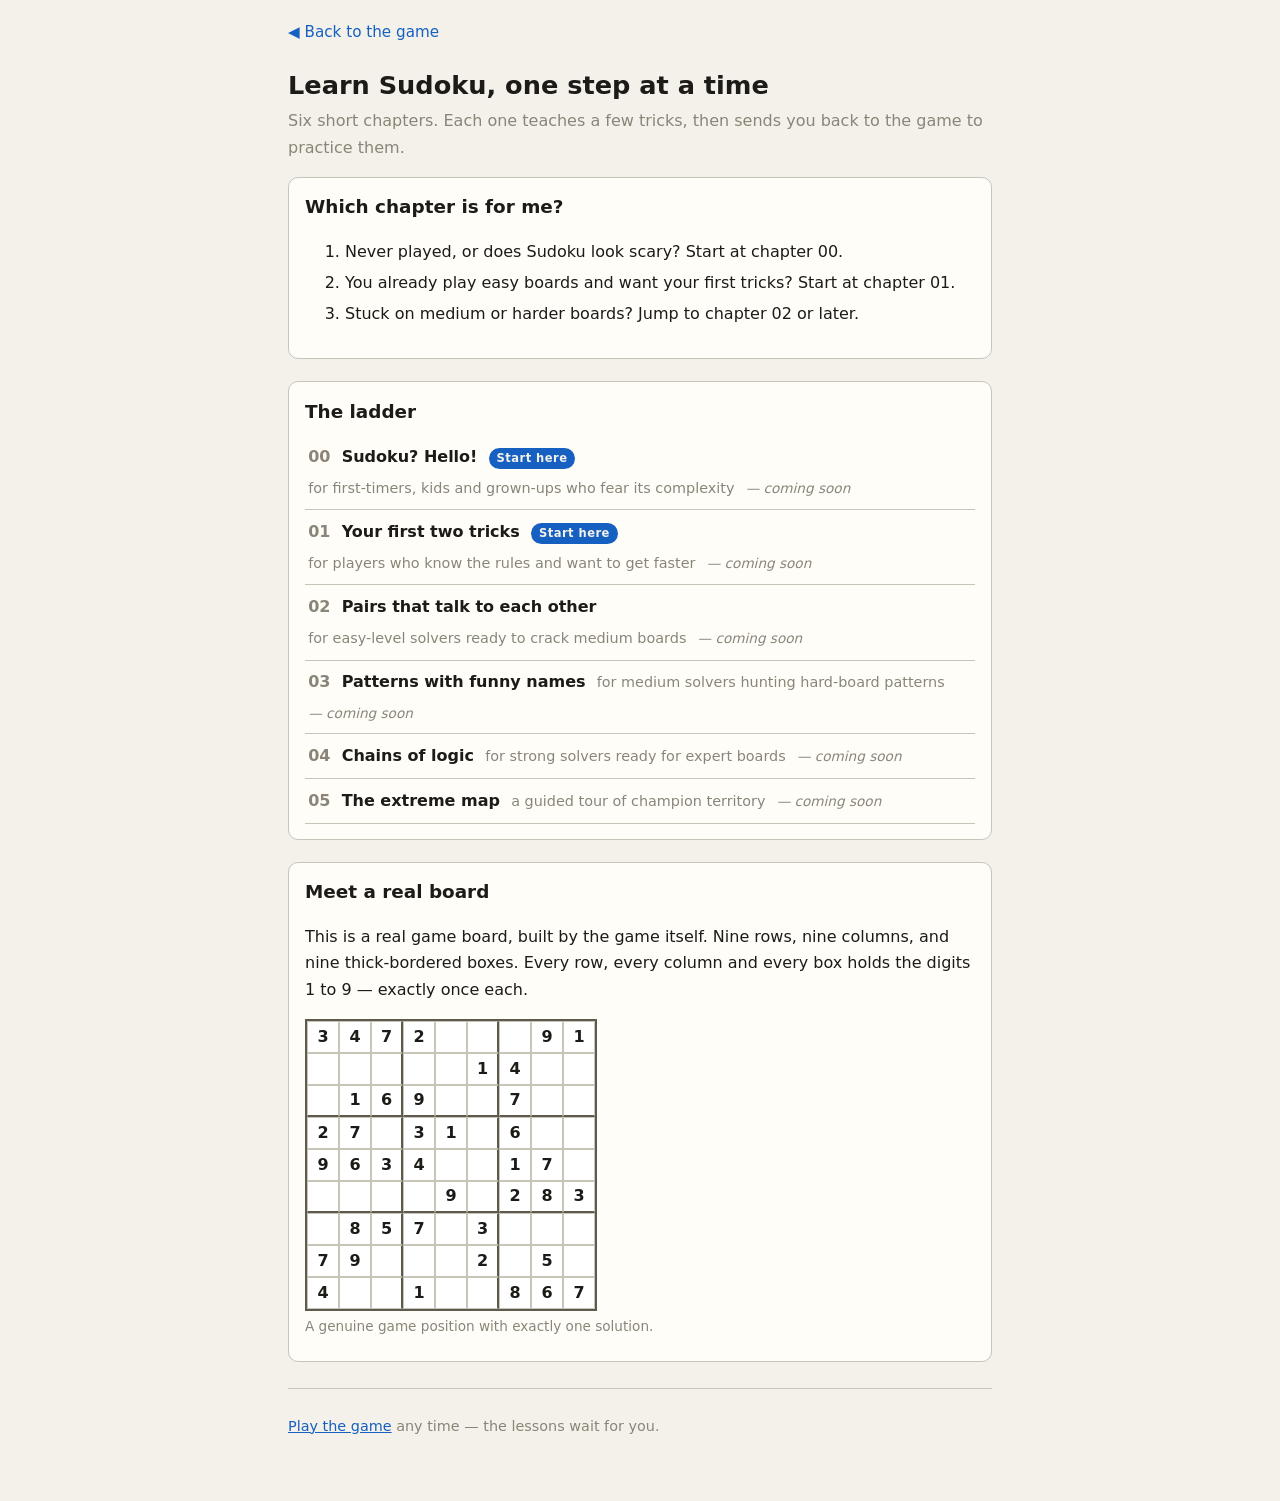
==== lessons/index.html @ a9333f57 "feat(spec-000): lesson framework — index, board.js, lesson.css, Learn link, readability + lessons ga" ====
<!doctype html>
<html lang="en">
  <head>
    <meta charset="utf-8" />
    <meta name="viewport" content="width=device-width, initial-scale=1" />
    <title>Learn Sudoku — chapter index</title>
    <link rel="stylesheet" href="lesson.css" />
  </head>
  <body>
    <a class="back" href="../sudoku.html">&#9664; Back to the game</a>
    <header>
      <h1>Learn Sudoku, one step at a time</h1>
      <p class="sub">
        Six short chapters. Each one teaches a few tricks, then sends you
        back to the game to practice them.
      </p>
    </header>

    <section>
      <h2>Which chapter is for me?</h2>
      <ol class="guide">
        <li>Never played, or does Sudoku look scary? Start at chapter 00.</li>
        <li>You already play easy boards and want your first tricks? Start at chapter 01.</li>
        <li>Stuck on medium or harder boards? Jump to chapter 02 or later.</li>
      </ol>
    </section>

    <section>
      <h2>The ladder</h2>
      <ul class="chapters">
        <li data-chapter="00">
          <span class="num">00</span>
          <strong>Sudoku? Hello!</strong>
          <span class="badge">Start here</span>
          <span class="who">for first-timers, kids and grown-ups who fear its complexity</span>
          <span class="soon">— coming soon</span>
        </li>
        <li data-chapter="01">
          <span class="num">01</span>
          <strong>Your first two tricks</strong>
          <span class="badge">Start here</span>
          <span class="who">for players who know the rules and want to get faster</span>
          <span class="soon">— coming soon</span>
        </li>
        <li data-chapter="02">
          <span class="num">02</span>
          <strong>Pairs that talk to each other</strong>
          <span class="who">for easy-level solvers ready to crack medium boards</span>
          <span class="soon">— coming soon</span>
        </li>
        <li data-chapter="03">
          <span class="num">03</span>
          <strong>Patterns with funny names</strong>
          <span class="who">for medium solvers hunting hard-board patterns</span>
          <span class="soon">— coming soon</span>
        </li>
        <li data-chapter="04">
          <span class="num">04</span>
          <strong>Chains of logic</strong>
          <span class="who">for strong solvers ready for expert boards</span>
          <span class="soon">— coming soon</span>
        </li>
        <li data-chapter="05">
          <span class="num">05</span>
          <strong>The extreme map</strong>
          <span class="who">a guided tour of champion territory</span>
          <span class="soon">— coming soon</span>
        </li>
      </ul>
    </section>

    <section>
      <h2>Meet a real board</h2>
      <p>
        This is a real game board, built by the game itself. Nine rows, nine
        columns, and nine thick-bordered boxes. Every row, every column and
        every box holds the digits 1 to 9 — exactly once each.
      </p>
      <figure>
        <div
          class="board"
          data-givens="347200091000001400016900700270310600963400170000090283085703000790002050400100867"
          role="img"
          aria-label="A real 9 by 9 Sudoku board with 40 given digits and thick box borders"
        ></div>
        <figcaption>A genuine game position with exactly one solution.</figcaption>
      </figure>
    </section>

    <footer data-part="footer">
      <p>
        <a href="../sudoku.html">Play the game</a> any time — the lessons
        wait for you.
      </p>
    </footer>

    <script src="board.js"></script>
  </body>
</html>
---- lessons/lesson.css ----
/* lessons/lesson.css — shared lesson styling; clones the game's token set
   (sudoku.html :root) so lessons feel like the game in light and dark. */

:root {
  color-scheme: light dark;
  --bg: #f4f1ea;
  --panel: #fffdf8;
  --board: #ffffff;
  --ink: #1c1b18;
  --muted: #8a8578;
  --line: #c9c4b8;
  --thick: #5f5a4e;
  --given: #1c1b18;
  --user: #1660c1;
  --sel: #bfe0ff;
  --peer: #e9f3fd;
  --same: #9cc8ff;
  --conf: #d8492f;
  --note: #8a8578;
  --accent: #1660c1;
  --hl: #ffd95c;
}

@media (prefers-color-scheme: dark) {
  :root {
    --bg: #17181c;
    --panel: #1f2126;
    --board: #23252b;
    --ink: #e7e5df;
    --muted: #8b8f98;
    --line: #3a3d45;
    --thick: #787c86;
    --given: #e7e5df;
    --user: #6ea8ff;
    --sel: #2c4a75;
    --peer: #28303f;
    --same: #33547f;
    --conf: #ff5c4a;
    --note: #8b8f98;
    --accent: #6ea8ff;
    --hl: #8a6d00;
  }
}

/* Explicit theme choice made in the game carries over (board.js sets it). */
:root[data-theme="light"] { color-scheme: light; }
:root[data-theme="dark"] {
  color-scheme: dark;
  --bg: #17181c; --panel: #1f2126; --board: #23252b; --ink: #e7e5df;
  --muted: #8b8f98; --line: #3a3d45; --thick: #787c86; --given: #e7e5df;
  --user: #6ea8ff; --sel: #2c4a75; --peer: #28303f; --same: #33547f;
  --conf: #ff5c4a; --note: #8b8f98; --accent: #6ea8ff; --hl: #8a6d00;
}

* { box-sizing: border-box; }

body {
  margin: 0 auto;
  padding: 1.2rem 1rem 3rem;
  max-width: 46rem;
  background: var(--bg);
  color: var(--ink);
  font: 16px/1.65 system-ui, sans-serif;
}

a { color: var(--accent); }

header h1 { margin: 0.2rem 0 0.1rem; font-size: 1.6rem; }
header .sub { color: var(--muted); margin: 0 0 1rem; }

nav[data-part="ladder"] ol {
  list-style: none; display: flex; flex-wrap: wrap; gap: 0.35rem 0.9rem;
  padding: 0.5rem 0.8rem; margin: 0 0 1.2rem;
  background: var(--panel); border: 1px solid var(--line); border-radius: 8px;
  font-size: 0.85rem;
}
nav[data-part="ladder"] .here { font-weight: 700; }

section {
  margin: 0 0 1.4rem; padding: 0.9rem 1rem;
  background: var(--panel); border: 1px solid var(--line); border-radius: 10px;
}
section h2 { margin: 0 0 0.5rem; font-size: 1.15rem; }
section h3 { margin: 1rem 0 0.3rem; font-size: 1rem; }

figure { margin: 0.6rem 0; }
figcaption { color: var(--muted); font-size: 0.85rem; margin-top: 0.25rem; }

aside.grownups {
  display: block; margin: 0.7rem 0 0; padding: 0.5rem 0.7rem;
  border-left: 3px solid var(--line); color: var(--muted); font-size: 0.88rem;
}

footer[data-part="footer"] {
  margin-top: 1.6rem; padding-top: 0.7rem; border-top: 1px solid var(--line);
  font-size: 0.9rem; color: var(--muted);
}

/* --- display boards (board.js) ------------------------------------ */

.board {
  display: grid;
  grid-template-columns: repeat(9, 2rem);
  grid-auto-rows: 2rem;
  gap: 0;
  width: max-content;
  background: var(--board);
  border: 2px solid var(--thick);
}
.board .cell {
  display: flex; align-items: center; justify-content: center;
  border: 1px solid var(--line);
  font-weight: 600;
  position: relative;
}
.board .cell.bR { border-right: 2px solid var(--thick); }
.board .cell.bB { border-bottom: 2px solid var(--thick); }
.board .cell.given { color: var(--given); }
.board .cell.hl { background: var(--hl); }
.board .cell.xmark::after {
  content: "\2717"; position: absolute; inset: 0;
  display: flex; align-items: center; justify-content: center;
  color: var(--conf); font-size: 1.25rem; font-weight: 700;
}
.board .cell.cands {
  display: grid; grid-template-columns: repeat(3, 1fr);
  align-items: center; font-size: 0.52rem; font-weight: 400;
  color: var(--note); padding: 1px;
}
.board .cell.cands span { text-align: center; line-height: 1; }

/* --- index specifics ----------------------------------------------- */

.guide li { margin: 0.3rem 0; }
.chapters { list-style: none; margin: 0; padding: 0; }
.chapters li {
  display: flex; flex-wrap: wrap; align-items: baseline; gap: 0.4rem 0.7rem;
  padding: 0.55rem 0.2rem; border-bottom: 1px solid var(--line);
}
.chapters .num { font-weight: 700; color: var(--muted); }
.chapters .who { color: var(--muted); font-size: 0.9rem; }
.badge {
  font-size: 0.72rem; font-weight: 700; letter-spacing: 0.04em;
  color: var(--bg); background: var(--accent);
  border-radius: 99px; padding: 0.08rem 0.5rem;
}
.soon { color: var(--muted); font-style: italic; font-size: 0.85rem; }

.back {
  display: inline-block; margin-bottom: 1rem;
  text-decoration: none; color: var(--accent); font-size: 0.95rem;
}
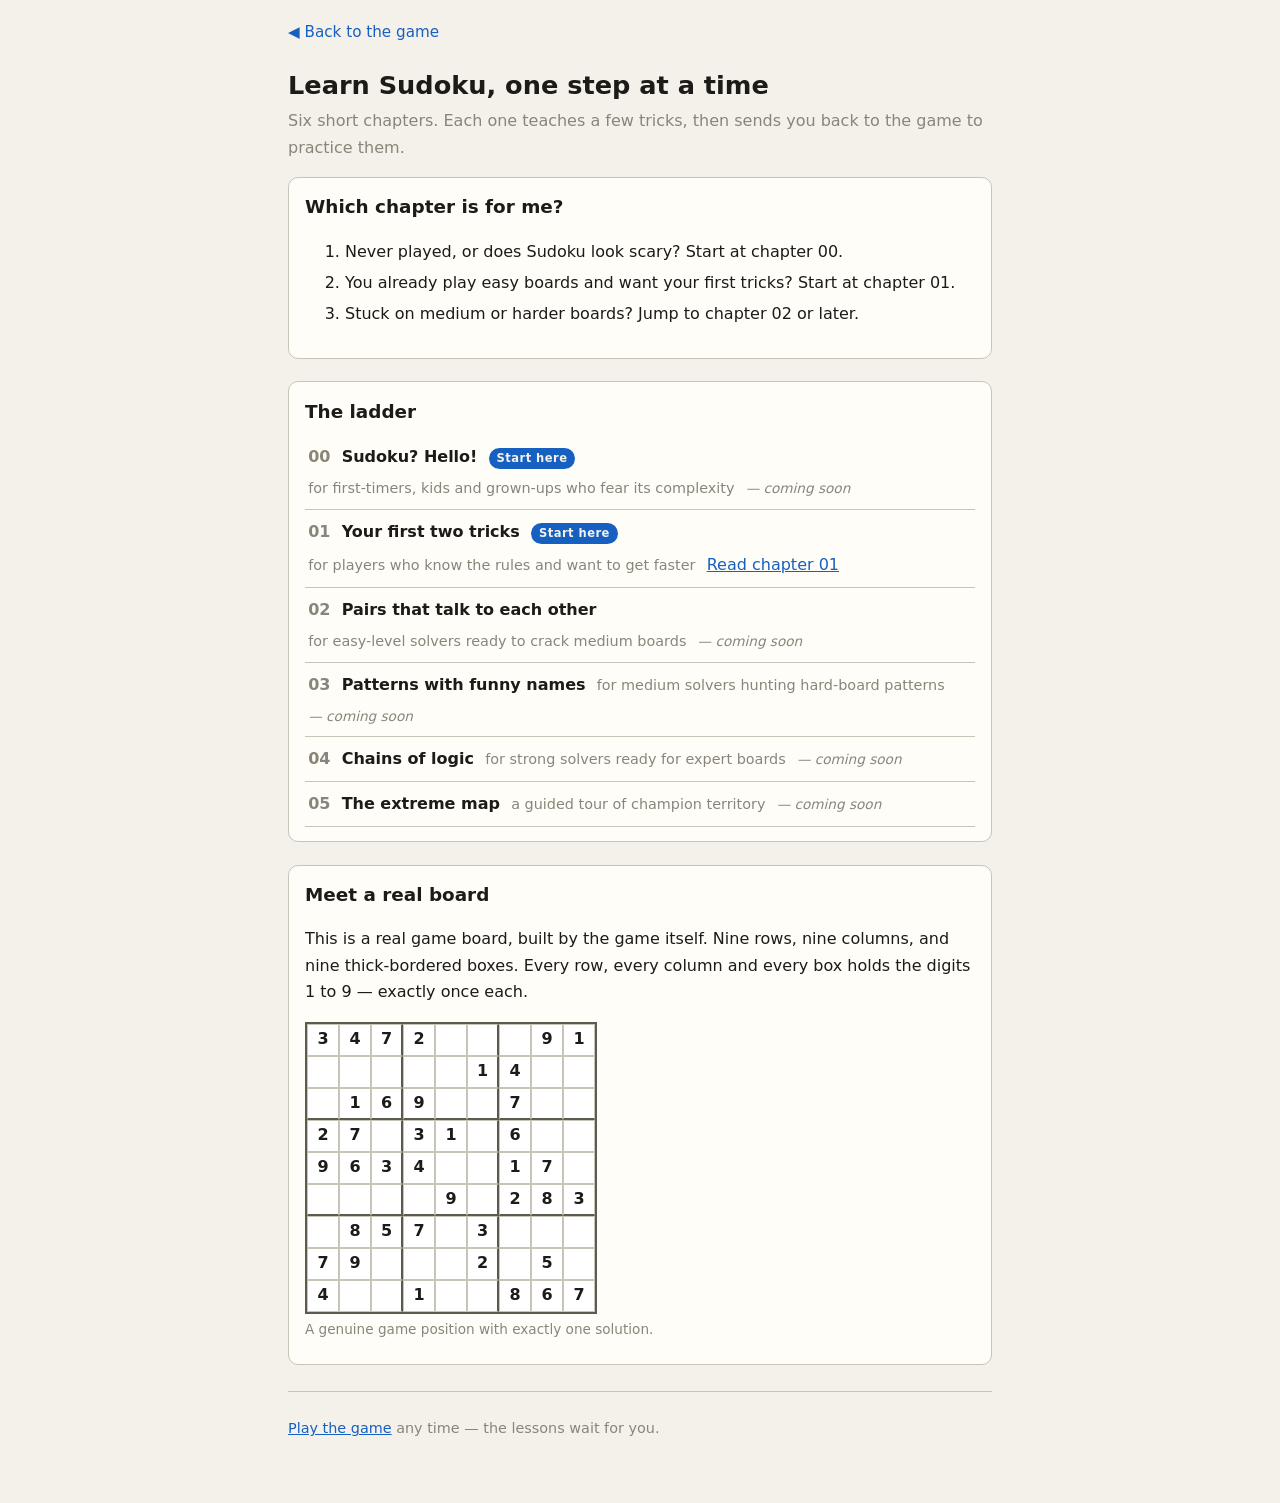
==== commit 6e446573: "feat(spec-001): beginner lesson — four singles tricks, kid language, fragments + genuine boards" ====
--- a/lessons/index.html
+++ b/lessons/index.html
@@ -40,7 +40,7 @@
           <strong>Your first two tricks</strong>
           <span class="badge">Start here</span>
           <span class="who">for players who know the rules and want to get faster</span>
-          <span class="soon">— coming soon</span>
+          <a href="01-beginner.html">Read chapter 01</a>
         </li>
         <li data-chapter="02">
           <span class="num">02</span>
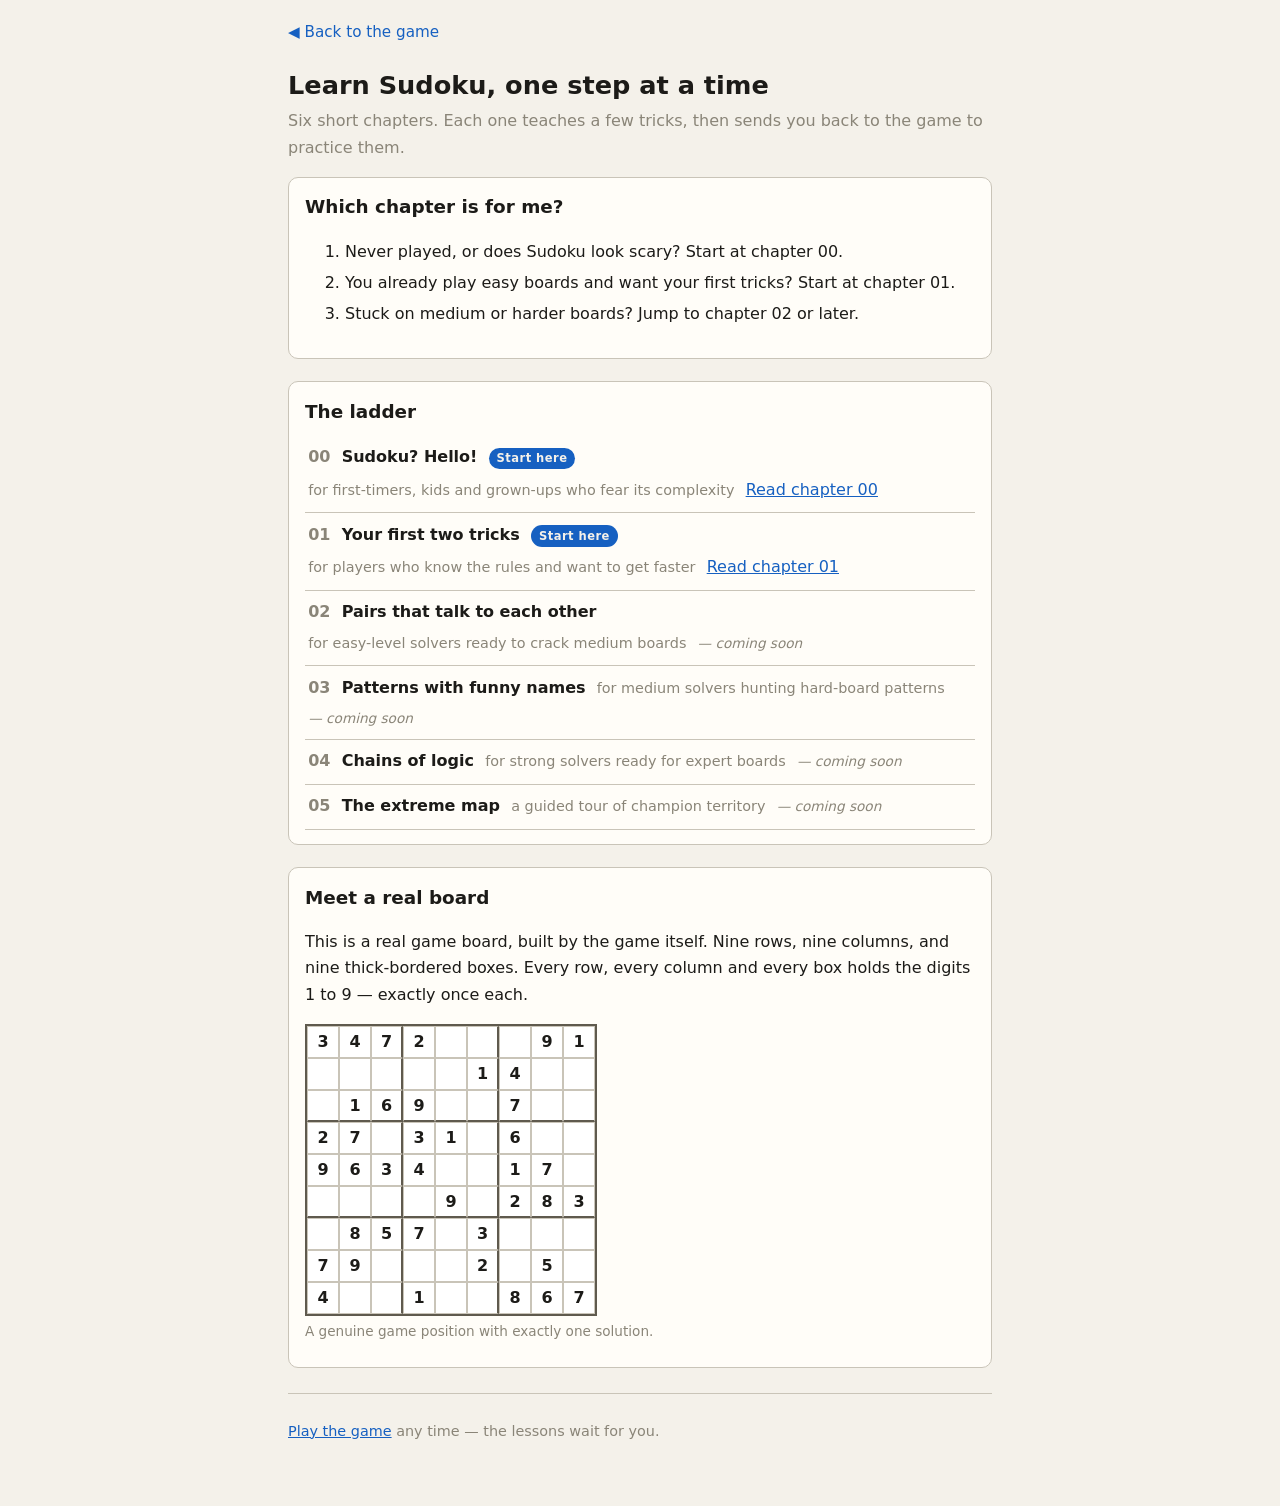
==== commit 09922970: "feat(spec-002): first-steps lesson — playable fun-size boards (mini.js), fear-first UX" ====
--- a/lessons/index.html
+++ b/lessons/index.html
@@ -33,7 +33,7 @@
           <strong>Sudoku? Hello!</strong>
           <span class="badge">Start here</span>
           <span class="who">for first-timers, kids and grown-ups who fear its complexity</span>
-          <span class="soon">— coming soon</span>
+          <a href="00-first-steps.html">Read chapter 00</a>
         </li>
         <li data-chapter="01">
           <span class="num">01</span>
--- a/lessons/lesson.css
+++ b/lessons/lesson.css
@@ -150,3 +150,46 @@
   display: inline-block; margin-bottom: 1rem;
   text-decoration: none; color: var(--accent); font-size: 0.95rem;
 }
+
+/* --- playable fun-size boards (mini.js, chapter 00) ---------------- */
+
+.miniWrap { margin: 1rem 0; }
+.mgrid {
+  display: grid;
+  grid-template-columns: repeat(var(--msize), 1fr);
+  width: min(300px, 100%);
+  background: var(--board);
+  border: 2px solid var(--thick);
+}
+.mgrid .cell {
+  aspect-ratio: 1; padding: 0;
+  display: flex; align-items: center; justify-content: center;
+  border: 1px solid var(--line);
+  background: transparent; color: var(--user);
+  font: 700 1.25rem/1 system-ui, sans-serif;
+  cursor: pointer;
+}
+.mgrid .cell.bR { border-right: 2px solid var(--thick); }
+.mgrid .cell.bB { border-bottom: 2px solid var(--thick); }
+.mgrid .cell.given { color: var(--given); cursor: default; }
+.mgrid .cell.sel { background: var(--sel); }
+.mgrid .cell.done { color: var(--user); }
+.mgrid .cell.bump { animation: wiggle 0.35s ease; }
+@keyframes wiggle {
+  25% { transform: translateX(-4px); }
+  75% { transform: translateX(4px); }
+}
+.mgrid.party { animation: bounce 0.6s ease; }
+@keyframes bounce {
+  30% { transform: translateY(-8px); }
+  60% { transform: translateY(3px); }
+}
+.mbar { display: flex; flex-wrap: wrap; gap: 0.45rem; margin-top: 0.6rem; }
+.mkey {
+  min-width: 2.4rem; padding: 0.45rem 0.6rem;
+  border: 1px solid var(--line); border-radius: 8px;
+  background: var(--panel); color: var(--ink);
+  font: 700 1.3rem/1 system-ui, sans-serif; cursor: pointer;
+}
+.mkey:hover { border-color: var(--accent); }
+.mnote { min-height: 1.7em; margin: 0.5rem 0 0; font-weight: 700; }
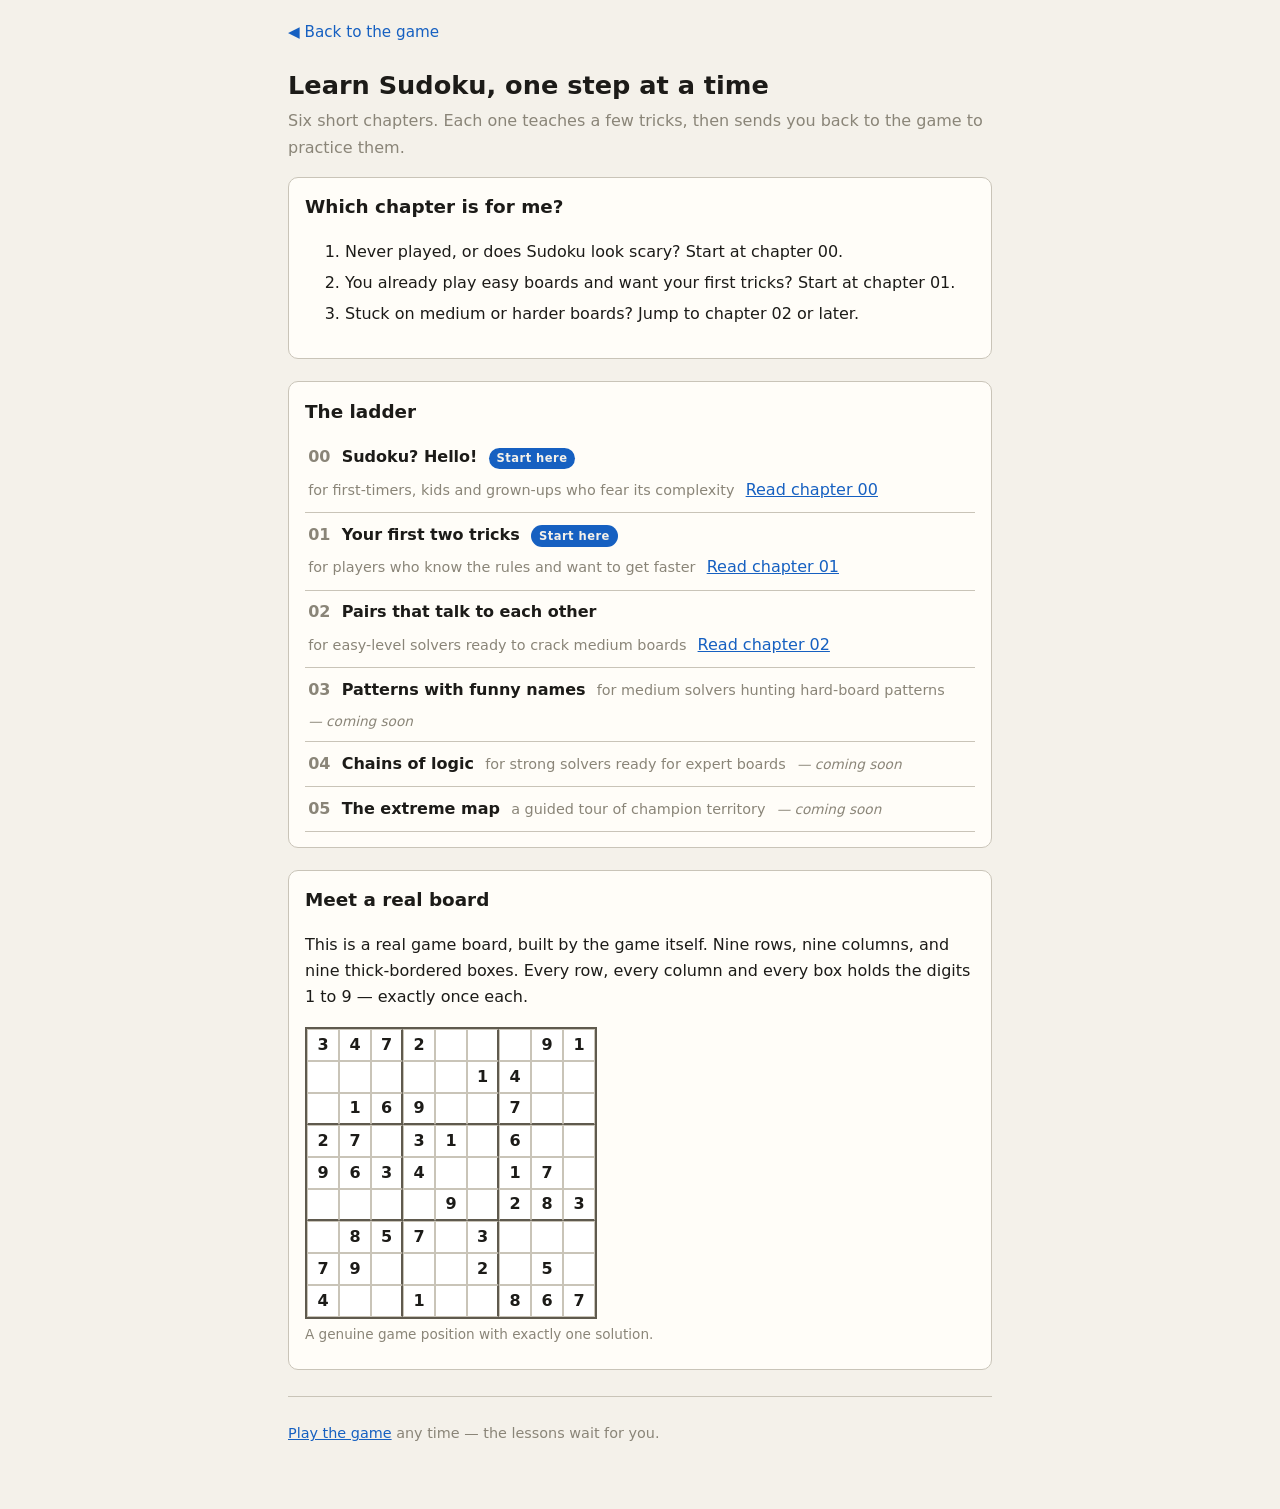
==== commit f11ca162: "feat(spec-003): basic lesson — pairs, triples/quads, pointing vs claiming mirrors" ====
--- a/lessons/index.html
+++ b/lessons/index.html
@@ -46,7 +46,7 @@
           <span class="num">02</span>
           <strong>Pairs that talk to each other</strong>
           <span class="who">for easy-level solvers ready to crack medium boards</span>
-          <span class="soon">— coming soon</span>
+          <a href="02-basic.html">Read chapter 02</a>
         </li>
         <li data-chapter="03">
           <span class="num">03</span>
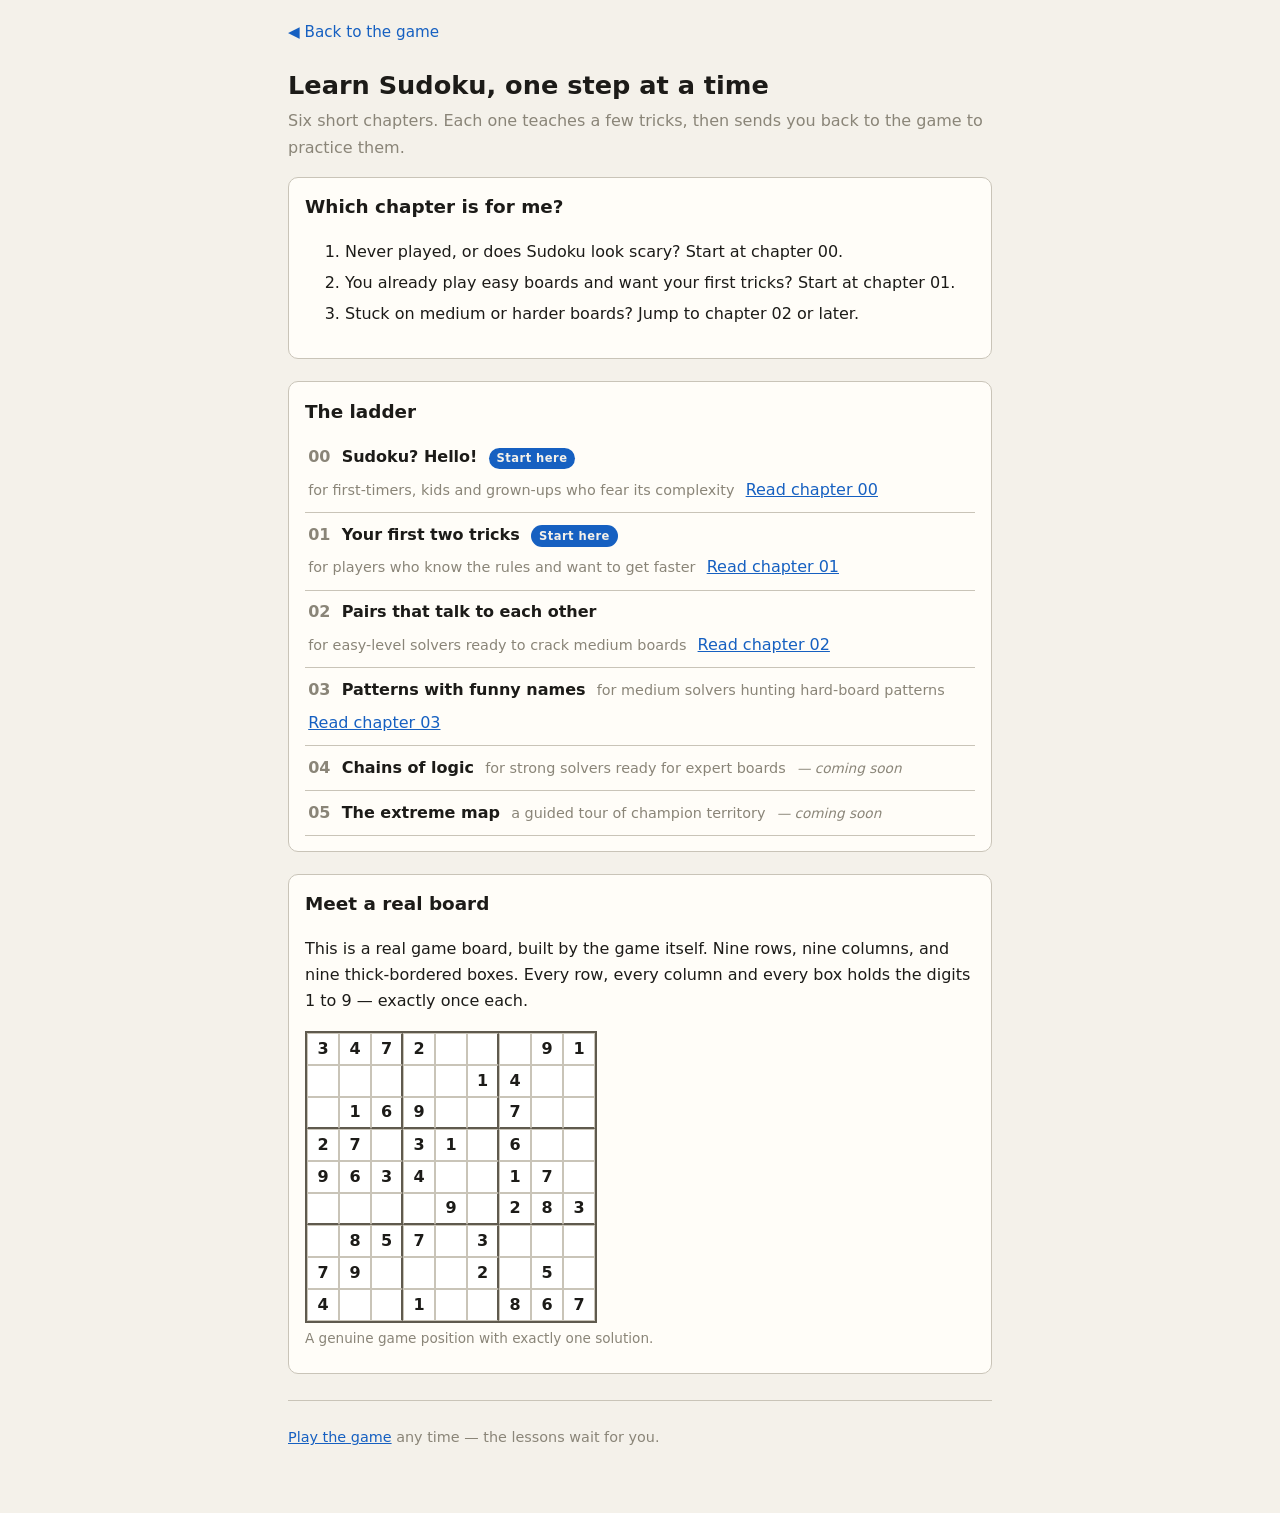
==== commit 9882caf6: "feat(spec-004): intermediate fish part 1 — fish family + single-digit patterns" ====
--- a/lessons/index.html
+++ b/lessons/index.html
@@ -52,7 +52,7 @@
           <span class="num">03</span>
           <strong>Patterns with funny names</strong>
           <span class="who">for medium solvers hunting hard-board patterns</span>
-          <span class="soon">— coming soon</span>
+          <a href="03-intermediate.html">Read chapter 03</a>
         </li>
         <li data-chapter="04">
           <span class="num">04</span>
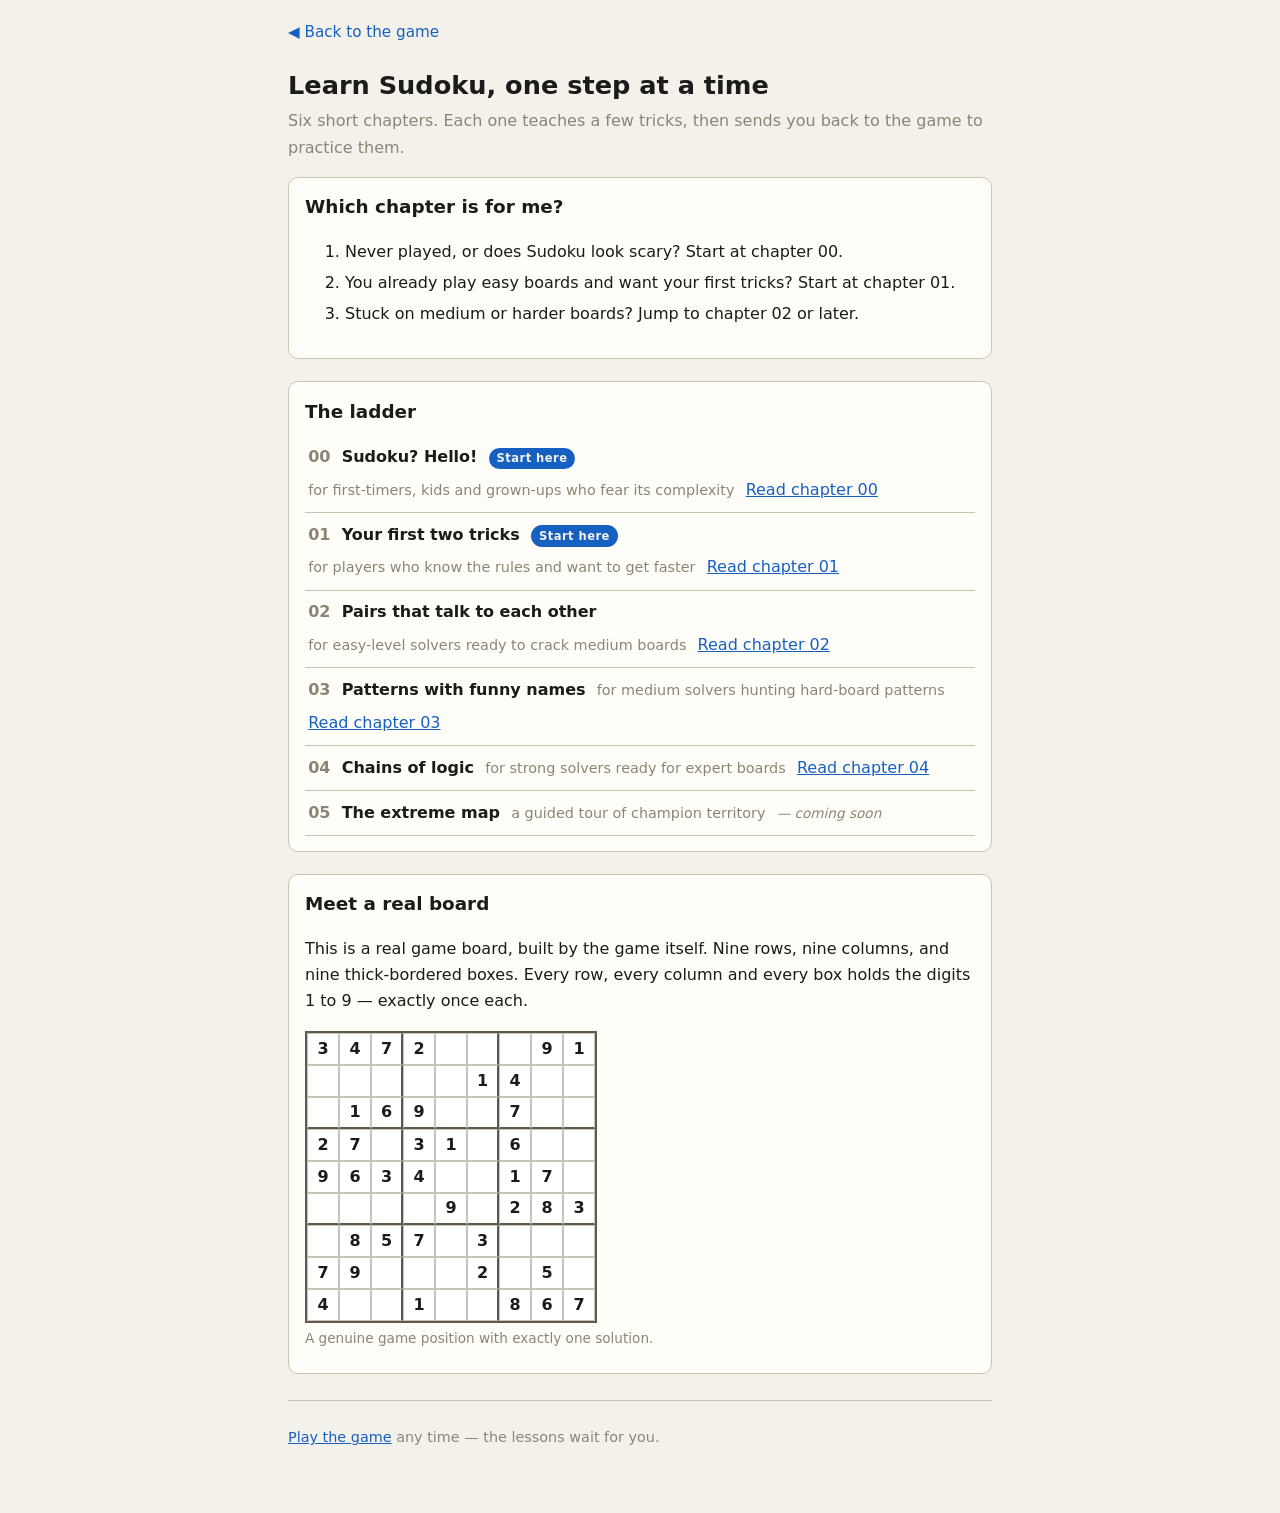
==== commit bb257fb0: "feat(spec-006): advanced chains part 1 — AIC, coloring, cycles, medusa, XY-chain, grouped nodes" ====
--- a/lessons/index.html
+++ b/lessons/index.html
@@ -58,7 +58,7 @@
           <span class="num">04</span>
           <strong>Chains of logic</strong>
           <span class="who">for strong solvers ready for expert boards</span>
-          <span class="soon">— coming soon</span>
+          <a href="04-advanced.html">Read chapter 04</a>
         </li>
         <li data-chapter="05">
           <span class="num">05</span>
--- a/lessons/lesson.css
+++ b/lessons/lesson.css
@@ -18,7 +18,7 @@
   --conf: #d8492f;
   --note: #8a8578;
   --accent: #1660c1;
-  --hl: #ffd95c;
+  --hl: #ffd95c; --hl2: #7ec8ff;
 }
 
 @media (prefers-color-scheme: dark) {
@@ -117,6 +117,7 @@
 .board .cell.bB { border-bottom: 2px solid var(--thick); }
 .board .cell.given { color: var(--given); }
 .board .cell.hl { background: var(--hl); }
+.board .cell.hl2 { background: var(--hl2); }
 .board .cell.xmark::after {
   content: "\2717"; position: absolute; inset: 0;
   display: flex; align-items: center; justify-content: center;
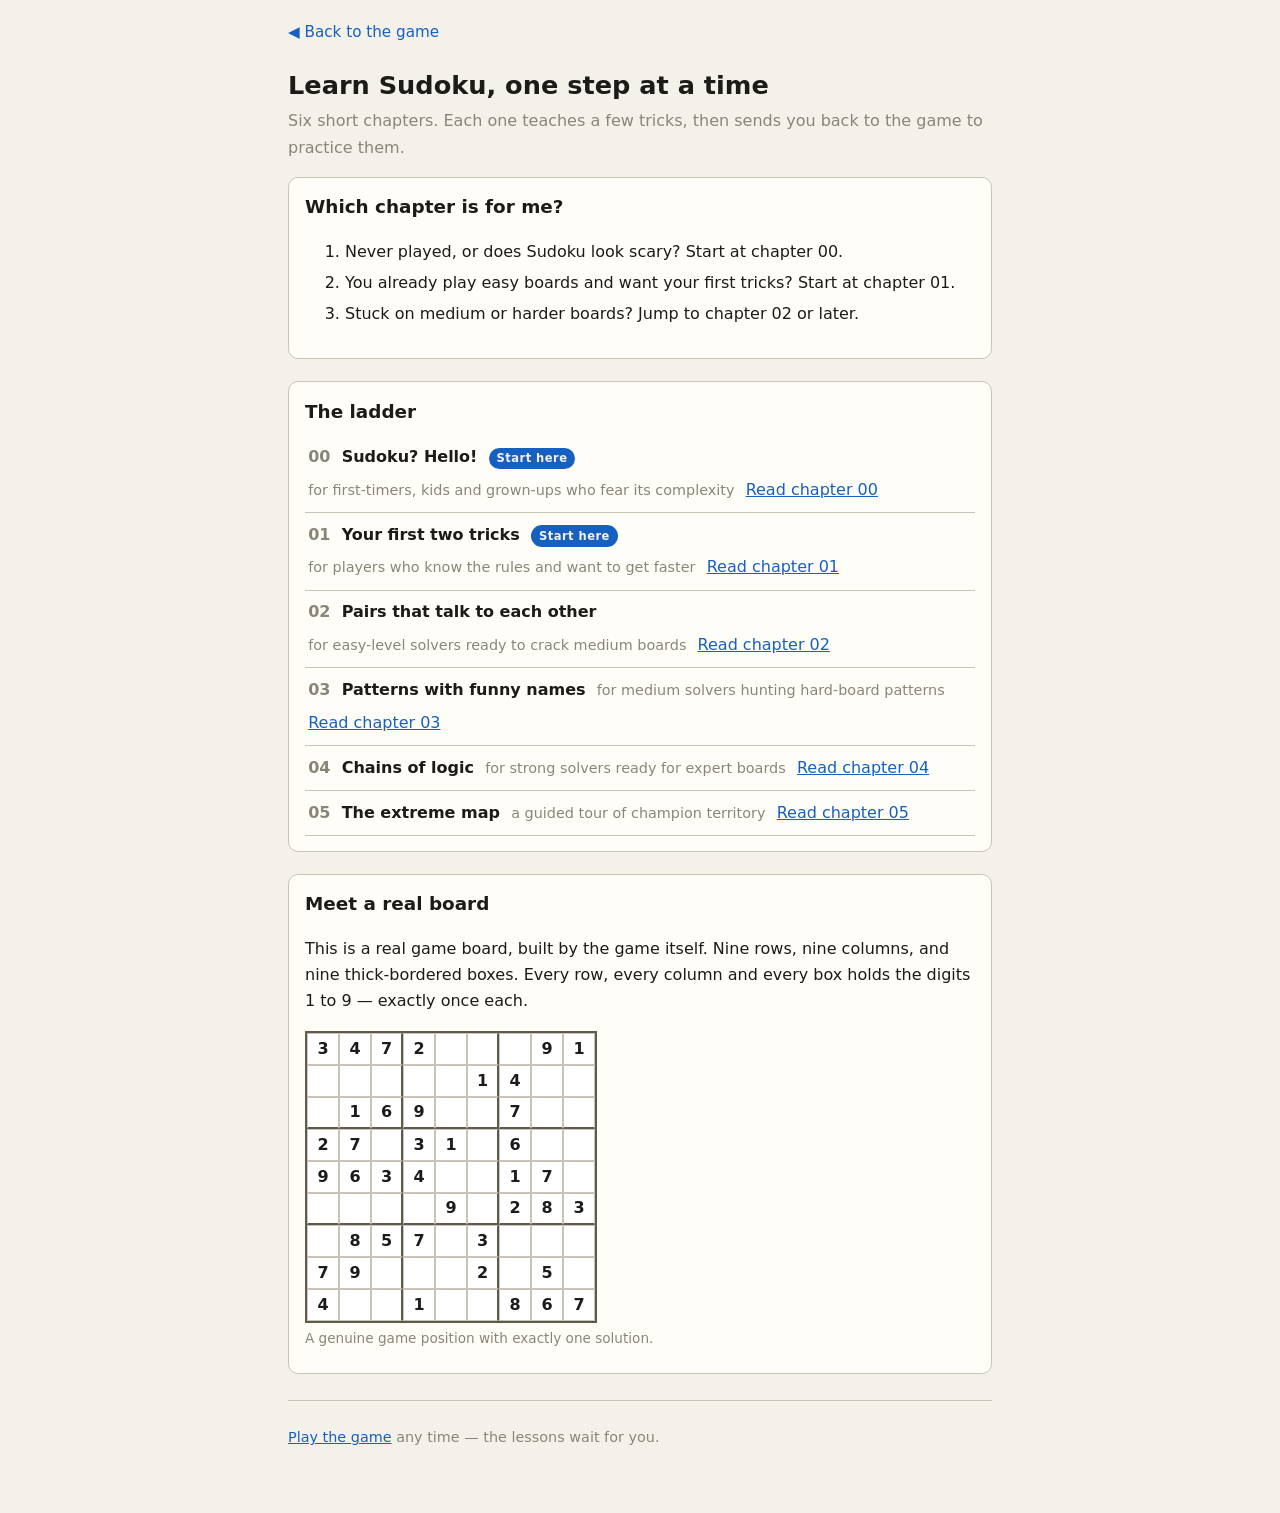
==== commit 4999b89e: "feat(spec-008): extreme map — tier-5 table, champion habits + Snyder example, records, ladder end" ====
--- a/lessons/index.html
+++ b/lessons/index.html
@@ -64,7 +64,7 @@
           <span class="num">05</span>
           <strong>The extreme map</strong>
           <span class="who">a guided tour of champion territory</span>
-          <span class="soon">— coming soon</span>
+          <a href="05-extreme.html">Read chapter 05</a>
         </li>
       </ul>
     </section>
